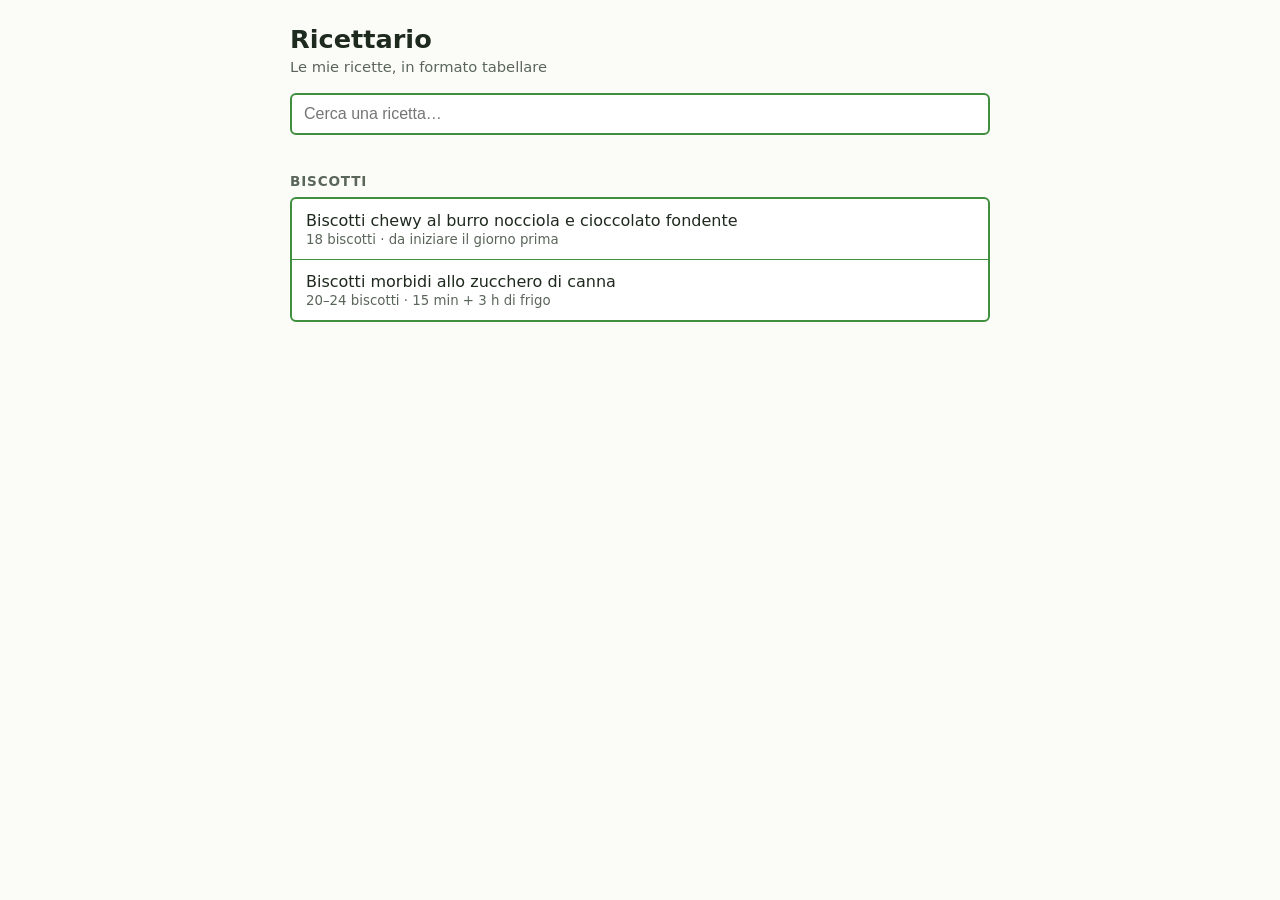
==== index.html @ eccd72fa "Add files via upload" ====
<!DOCTYPE html>
<html lang="it">
<head>
<meta charset="utf-8">
<meta name="viewport" content="width=device-width, initial-scale=1">
<title>Ricettario</title>
<style>
  :root { --line:#3f8f3f; --ink:#1f2a1f; --muted:#5b665b; --bg:#fbfcf8; --head:#eef5ea; }
  * { box-sizing:border-box; }
  body { margin:0; padding:24px 14px 40px; font-family: system-ui, -apple-system, "Segoe UI", Roboto, sans-serif; color:var(--ink); background:var(--bg); }
  .wrap { max-width:700px; margin:0 auto; }
  h1 { font-size:1.6rem; margin:0 0 4px; }
  .meta { color:var(--muted); font-size:.92rem; margin:0 0 18px; }
  input { width:100%; padding:10px 12px; font-size:1rem; border:2px solid var(--line); border-radius:6px; margin-bottom:16px; background:#fff; color:var(--ink); }
  h2 { font-size:.85rem; text-transform:uppercase; letter-spacing:.06em; color:var(--muted); margin:22px 0 8px; }
  ul { list-style:none; margin:0; padding:0; border:2px solid var(--line); border-radius:6px; background:#fff; overflow:hidden; }
  li + li { border-top:1.5px solid var(--line); }
  a { display:block; padding:12px 14px; color:var(--ink); text-decoration:none; }
  a:hover, a:active { background:var(--head); }
  a small { display:block; color:var(--muted); margin-top:2px; }
  .none { color:var(--muted); font-style:italic; display:none; }
</style>
</head>
<body>
<div class="wrap">
  <h1>Ricettario</h1>
  <p class="meta">Le mie ricette, in formato tabellare</p>
  <input id="q" type="search" placeholder="Cerca una ricetta…" autocomplete="off">

  <section>
    <h2>Biscotti</h2>
    <ul>
      <li><a href="biscotti-burro-nocciola-cioccolato.html">Biscotti chewy al burro nocciola e cioccolato fondente<small>18 biscotti · da iniziare il giorno prima</small></a></li>
      <li><a href="biscotti-morbidi-zucchero-di-canna.html">Biscotti morbidi allo zucchero di canna<small>20–24 biscotti · 15 min + 3 h di frigo</small></a></li>
    </ul>
  </section>
  <p class="none" id="none">Nessuna ricetta trovata.</p>
</div>
<script>
  const q = document.getElementById('q');
  q.addEventListener('input', () => {
    const t = q.value.trim().toLowerCase();
    let any = false;
    document.querySelectorAll('section').forEach(s => {
      let vis = 0;
      s.querySelectorAll('li').forEach(li => {
        const ok = li.textContent.toLowerCase().includes(t);
        li.style.display = ok ? '' : 'none';
        if (ok) vis++;
      });
      s.style.display = vis ? '' : 'none';
      if (vis) any = true;
    });
    document.getElementById('none').style.display = any ? 'none' : 'block';
  });
</script>
</body>
</html>
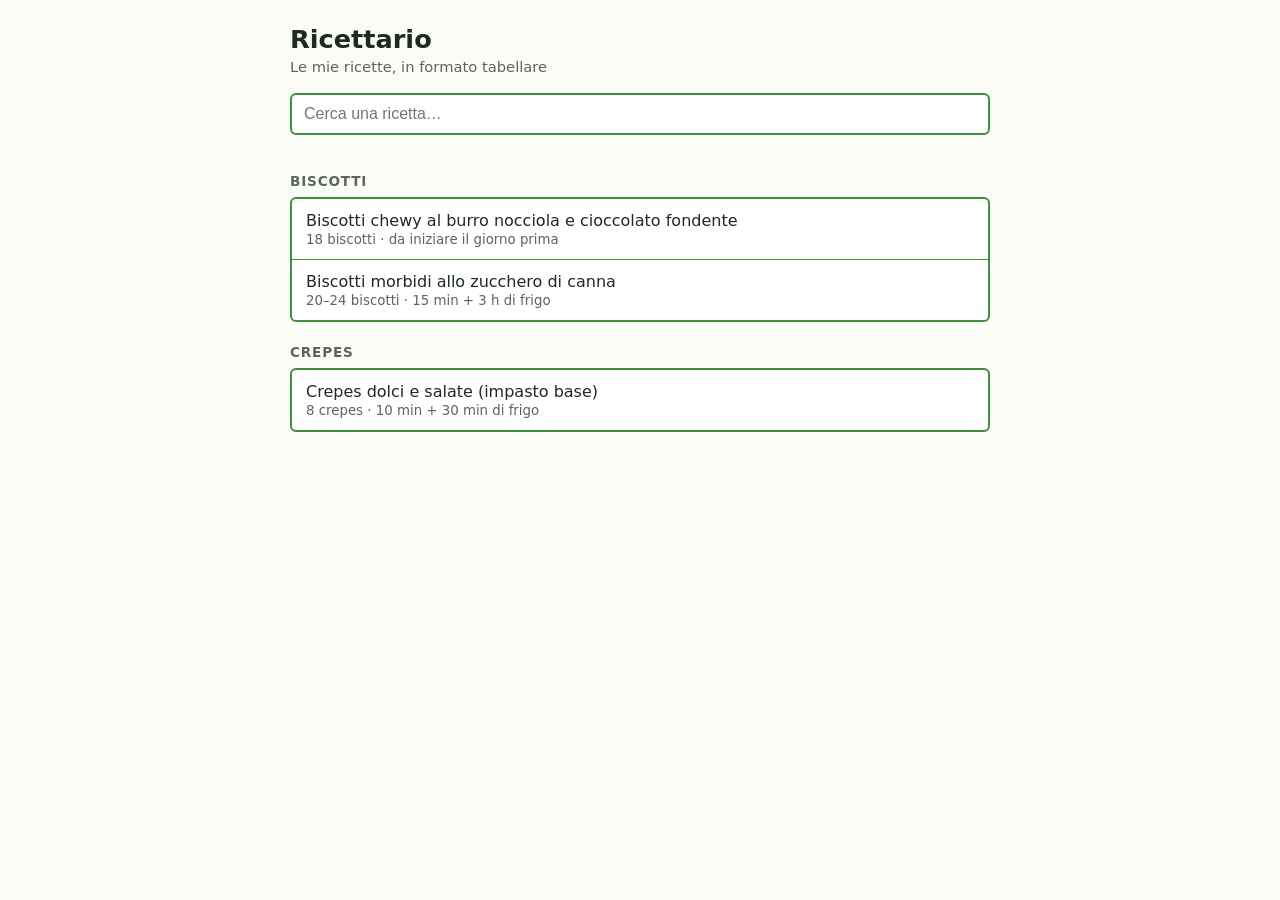
==== commit 12ef2574: "Aggiungi ricetta crepes dolci e salate (GialloZafferano) Co-Authored-By: Claude Opus 5.5 <noreply@an" ====
--- a/index.html
+++ b/index.html
@@ -34,6 +34,13 @@
       <li><a href="biscotti-morbidi-zucchero-di-canna.html">Biscotti morbidi allo zucchero di canna<small>20–24 biscotti · 15 min + 3 h di frigo</small></a></li>
     </ul>
   </section>
+
+  <section>
+    <h2>Crepes</h2>
+    <ul>
+      <li><a href="crepes-dolci-e-salate.html">Crepes dolci e salate (impasto base)<small>8 crepes · 10 min + 30 min di frigo</small></a></li>
+    </ul>
+  </section>
   <p class="none" id="none">Nessuna ricetta trovata.</p>
 </div>
 <script>
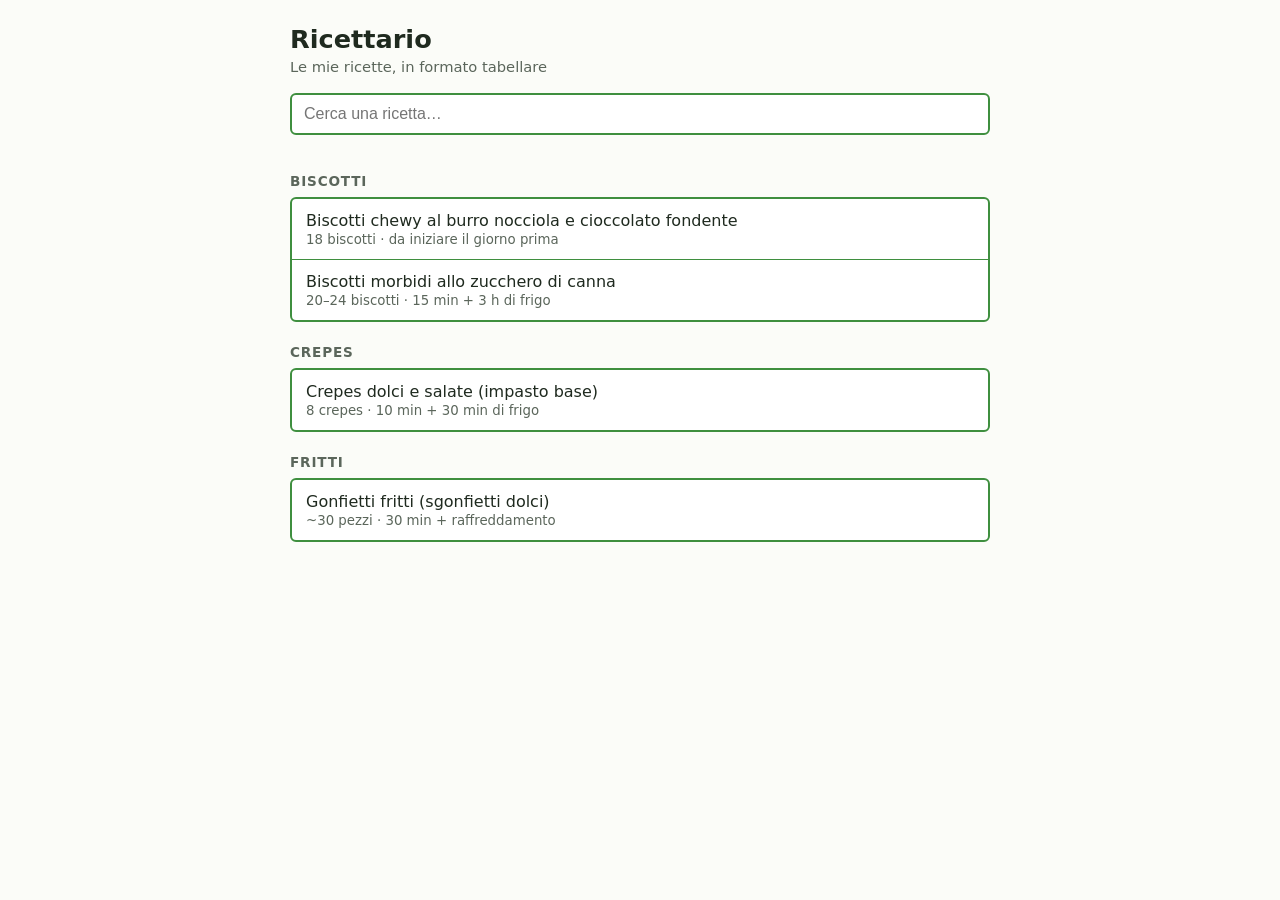
==== commit 4c3bb27d: "Aggiungi ricetta gonfietti fritti (sgonfietti dolci) Co-Authored-By: Claude Opus 5.5 <noreply@anthro" ====
--- a/index.html
+++ b/index.html
@@ -41,6 +41,12 @@
       <li><a href="crepes-dolci-e-salate.html">Crepes dolci e salate (impasto base)<small>8 crepes · 10 min + 30 min di frigo</small></a></li>
     </ul>
   </section>
+  <section>
+    <h2>Fritti</h2>
+    <ul>
+      <li><a href="gonfietti-fritti.html">Gonfietti fritti (sgonfietti dolci)<small>~30 pezzi · 30 min + raffreddamento</small></a></li>
+    </ul>
+  </section>
   <p class="none" id="none">Nessuna ricetta trovata.</p>
 </div>
 <script>
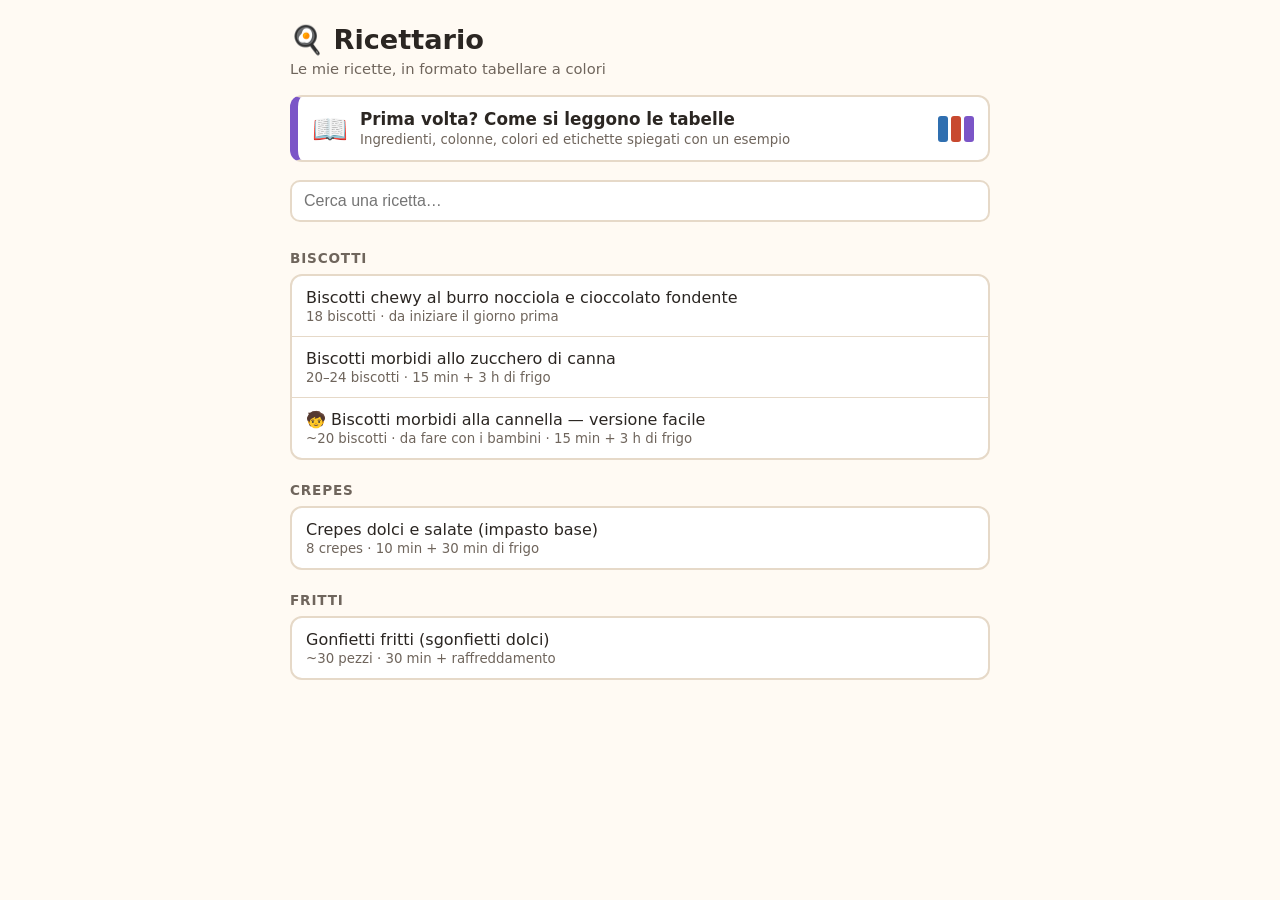
==== commit 4b8f3241: "Aggiungi pagina 'Come si leggono le tabelle' e ricette a colori con procedimento dettagliato - Nuova" ====
--- a/index.html
+++ b/index.html
@@ -5,26 +5,42 @@
 <meta name="viewport" content="width=device-width, initial-scale=1">
 <title>Ricettario</title>
 <style>
-  :root { --line:#3f8f3f; --ink:#1f2a1f; --muted:#5b665b; --bg:#fbfcf8; --head:#eef5ea; }
-  * { box-sizing:border-box; }
-  body { margin:0; padding:24px 14px 40px; font-family: system-ui, -apple-system, "Segoe UI", Roboto, sans-serif; color:var(--ink); background:var(--bg); }
-  .wrap { max-width:700px; margin:0 auto; }
-  h1 { font-size:1.6rem; margin:0 0 4px; }
-  .meta { color:var(--muted); font-size:.92rem; margin:0 0 18px; }
-  input { width:100%; padding:10px 12px; font-size:1rem; border:2px solid var(--line); border-radius:6px; margin-bottom:16px; background:#fff; color:var(--ink); }
-  h2 { font-size:.85rem; text-transform:uppercase; letter-spacing:.06em; color:var(--muted); margin:22px 0 8px; }
-  ul { list-style:none; margin:0; padding:0; border:2px solid var(--line); border-radius:6px; background:#fff; overflow:hidden; }
-  li + li { border-top:1.5px solid var(--line); }
-  a { display:block; padding:12px 14px; color:var(--ink); text-decoration:none; }
-  a:hover, a:active { background:var(--head); }
-  a small { display:block; color:var(--muted); margin-top:2px; }
-  .none { color:var(--muted); font-style:italic; display:none; }
+  :root{ --ink:#2b2622; --muted:#6f655c; --bg:#fffaf3; --line:#e6d9c8; --soft:#f3ece2;
+          --blu:#2f6fb0; --blu-bg:#e2eefb; --rosso:#c8492f; --viola:#7b55c7; --giallo:#c08400; }
+  *{box-sizing:border-box}
+  body{margin:0;padding:24px 14px 40px;font-family:system-ui,-apple-system,"Segoe UI",Roboto,sans-serif;color:var(--ink);background:var(--bg)}
+  .wrap{max-width:700px;margin:0 auto}
+  h1{font-size:1.7rem;margin:0 0 4px}
+  .meta{color:var(--muted);font-size:.92rem;margin:0 0 18px}
+  .guida{display:grid;grid-template-columns:auto 1fr auto;gap:12px;align-items:center;text-decoration:none;color:var(--ink);
+          background:#fff;border:2px solid var(--line);border-left:8px solid var(--viola);border-radius:12px;padding:12px 14px;margin-bottom:18px}
+  .guida:hover{background:var(--soft)}
+  .guida .ic{font-size:1.8rem}
+  .guida b{display:block;font-size:1.05rem}
+  .guida small{color:var(--muted)}
+  .guida .dots{display:flex;gap:3px}
+  .guida .dots i{width:10px;height:26px;border-radius:3px;display:block}
+  input{width:100%;padding:10px 12px;font-size:1rem;border:2px solid var(--line);border-radius:10px;margin-bottom:6px;background:#fff;color:var(--ink)}
+  h2{font-size:.85rem;text-transform:uppercase;letter-spacing:.06em;color:var(--muted);margin:22px 0 8px}
+  ul{list-style:none;margin:0;padding:0;border:2px solid var(--line);border-radius:12px;background:#fff;overflow:hidden}
+  li + li{border-top:1.5px solid var(--line)}
+  li a{display:block;padding:12px 14px;color:var(--ink);text-decoration:none}
+  li a:hover, li a:active{background:var(--soft)}
+  li a small{display:block;color:var(--muted);margin-top:2px}
+  .none{color:var(--muted);font-style:italic;display:none}
 </style>
 </head>
 <body>
 <div class="wrap">
-  <h1>Ricettario</h1>
-  <p class="meta">Le mie ricette, in formato tabellare</p>
+  <h1>🍳 Ricettario</h1>
+  <p class="meta">Le mie ricette, in formato tabellare a colori</p>
+
+  <a class="guida" href="come-leggere.html">
+    <span class="ic">📖</span>
+    <span><b>Prima volta? Come si leggono le tabelle</b><small>Ingredienti, colonne, colori ed etichette spiegati con un esempio</small></span>
+    <span class="dots"><i style="background:var(--blu)"></i><i style="background:var(--rosso)"></i><i style="background:var(--viola)"></i></span>
+  </a>
+
   <input id="q" type="search" placeholder="Cerca una ricetta…" autocomplete="off">
 
   <section>
@@ -32,6 +48,7 @@
     <ul>
       <li><a href="biscotti-burro-nocciola-cioccolato.html">Biscotti chewy al burro nocciola e cioccolato fondente<small>18 biscotti · da iniziare il giorno prima</small></a></li>
       <li><a href="biscotti-morbidi-zucchero-di-canna.html">Biscotti morbidi allo zucchero di canna<small>20–24 biscotti · 15 min + 3 h di frigo</small></a></li>
+      <li><a href="biscotti-cannella-bambini.html">🧒 Biscotti morbidi alla cannella — versione facile<small>~20 biscotti · da fare con i bambini · 15 min + 3 h di frigo</small></a></li>
     </ul>
   </section>
 
@@ -41,6 +58,7 @@
       <li><a href="crepes-dolci-e-salate.html">Crepes dolci e salate (impasto base)<small>8 crepes · 10 min + 30 min di frigo</small></a></li>
     </ul>
   </section>
+
   <section>
     <h2>Fritti</h2>
     <ul>
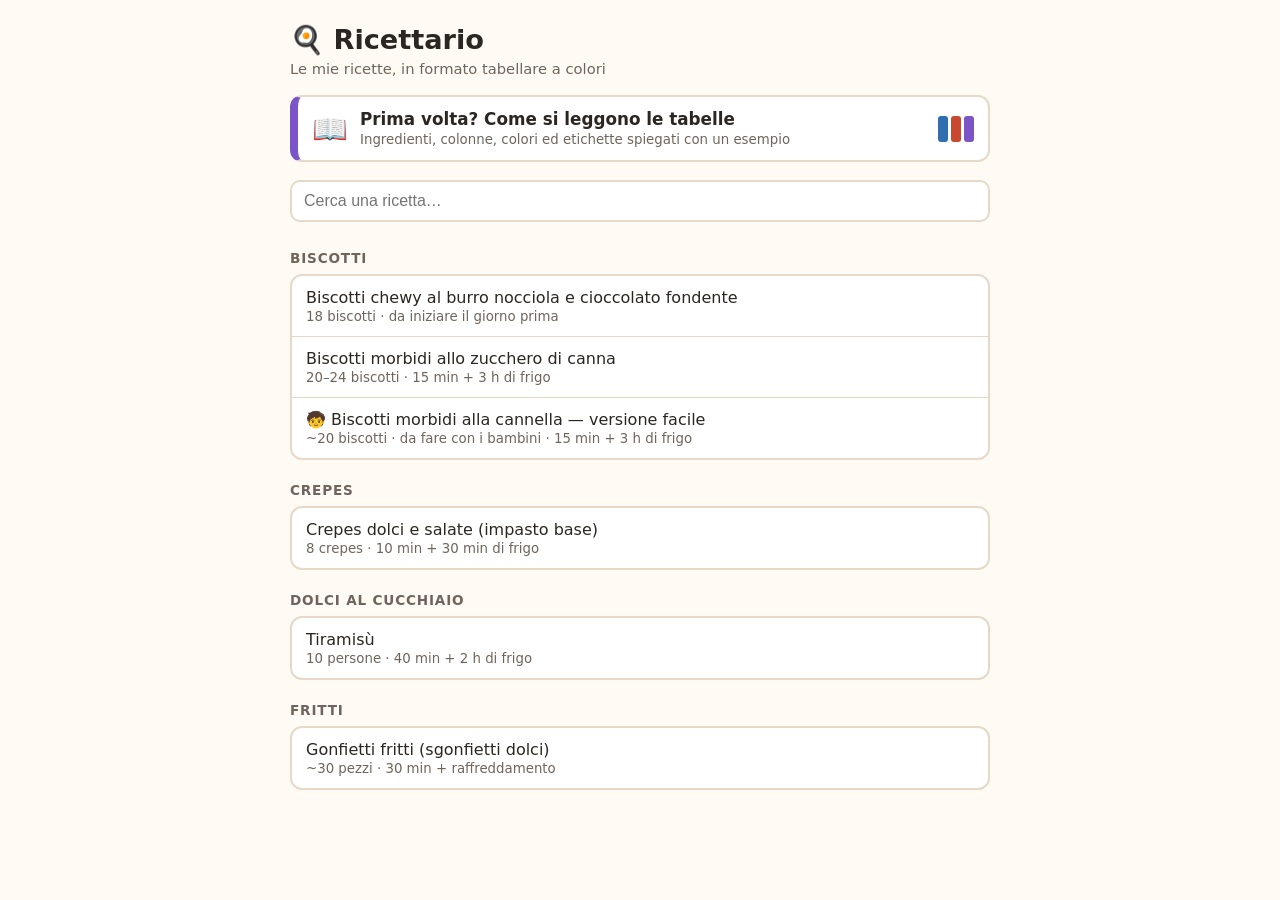
==== commit 88eab305: "Aggiungi ricetta Tiramisù Co-Authored-By: Claude Opus 5.5 <noreply@anthropic.com> Claude-Session: ht" ====
--- a/index.html
+++ b/index.html
@@ -60,6 +60,13 @@
   </section>
 
   <section>
+    <h2>Dolci al cucchiaio</h2>
+    <ul>
+      <li><a href="tiramisu.html">Tiramisù<small>10 persone · 40 min + 2 h di frigo</small></a></li>
+    </ul>
+  </section>
+
+  <section>
     <h2>Fritti</h2>
     <ul>
       <li><a href="gonfietti-fritti.html">Gonfietti fritti (sgonfietti dolci)<small>~30 pezzi · 30 min + raffreddamento</small></a></li>
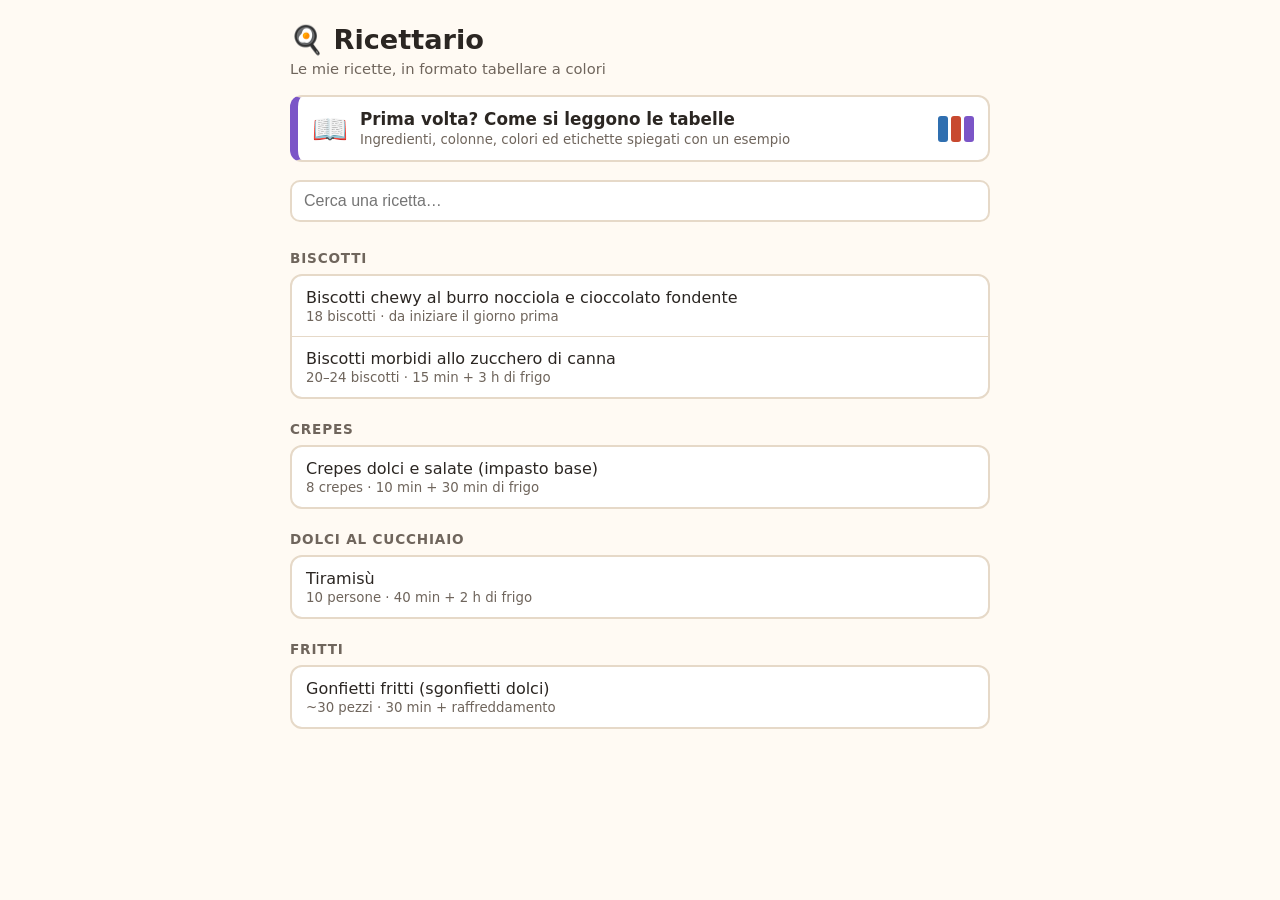
==== commit 0e0e4e46: "Rimuovi ricetta Biscotti morbidi alla cannella (versione facile) Co-Authored-By: Claude Opus 5.5 <no" ====
--- a/index.html
+++ b/index.html
@@ -48,7 +48,6 @@
     <ul>
       <li><a href="biscotti-burro-nocciola-cioccolato.html">Biscotti chewy al burro nocciola e cioccolato fondente<small>18 biscotti · da iniziare il giorno prima</small></a></li>
       <li><a href="biscotti-morbidi-zucchero-di-canna.html">Biscotti morbidi allo zucchero di canna<small>20–24 biscotti · 15 min + 3 h di frigo</small></a></li>
-      <li><a href="biscotti-cannella-bambini.html">🧒 Biscotti morbidi alla cannella — versione facile<small>~20 biscotti · da fare con i bambini · 15 min + 3 h di frigo</small></a></li>
     </ul>
   </section>
 
